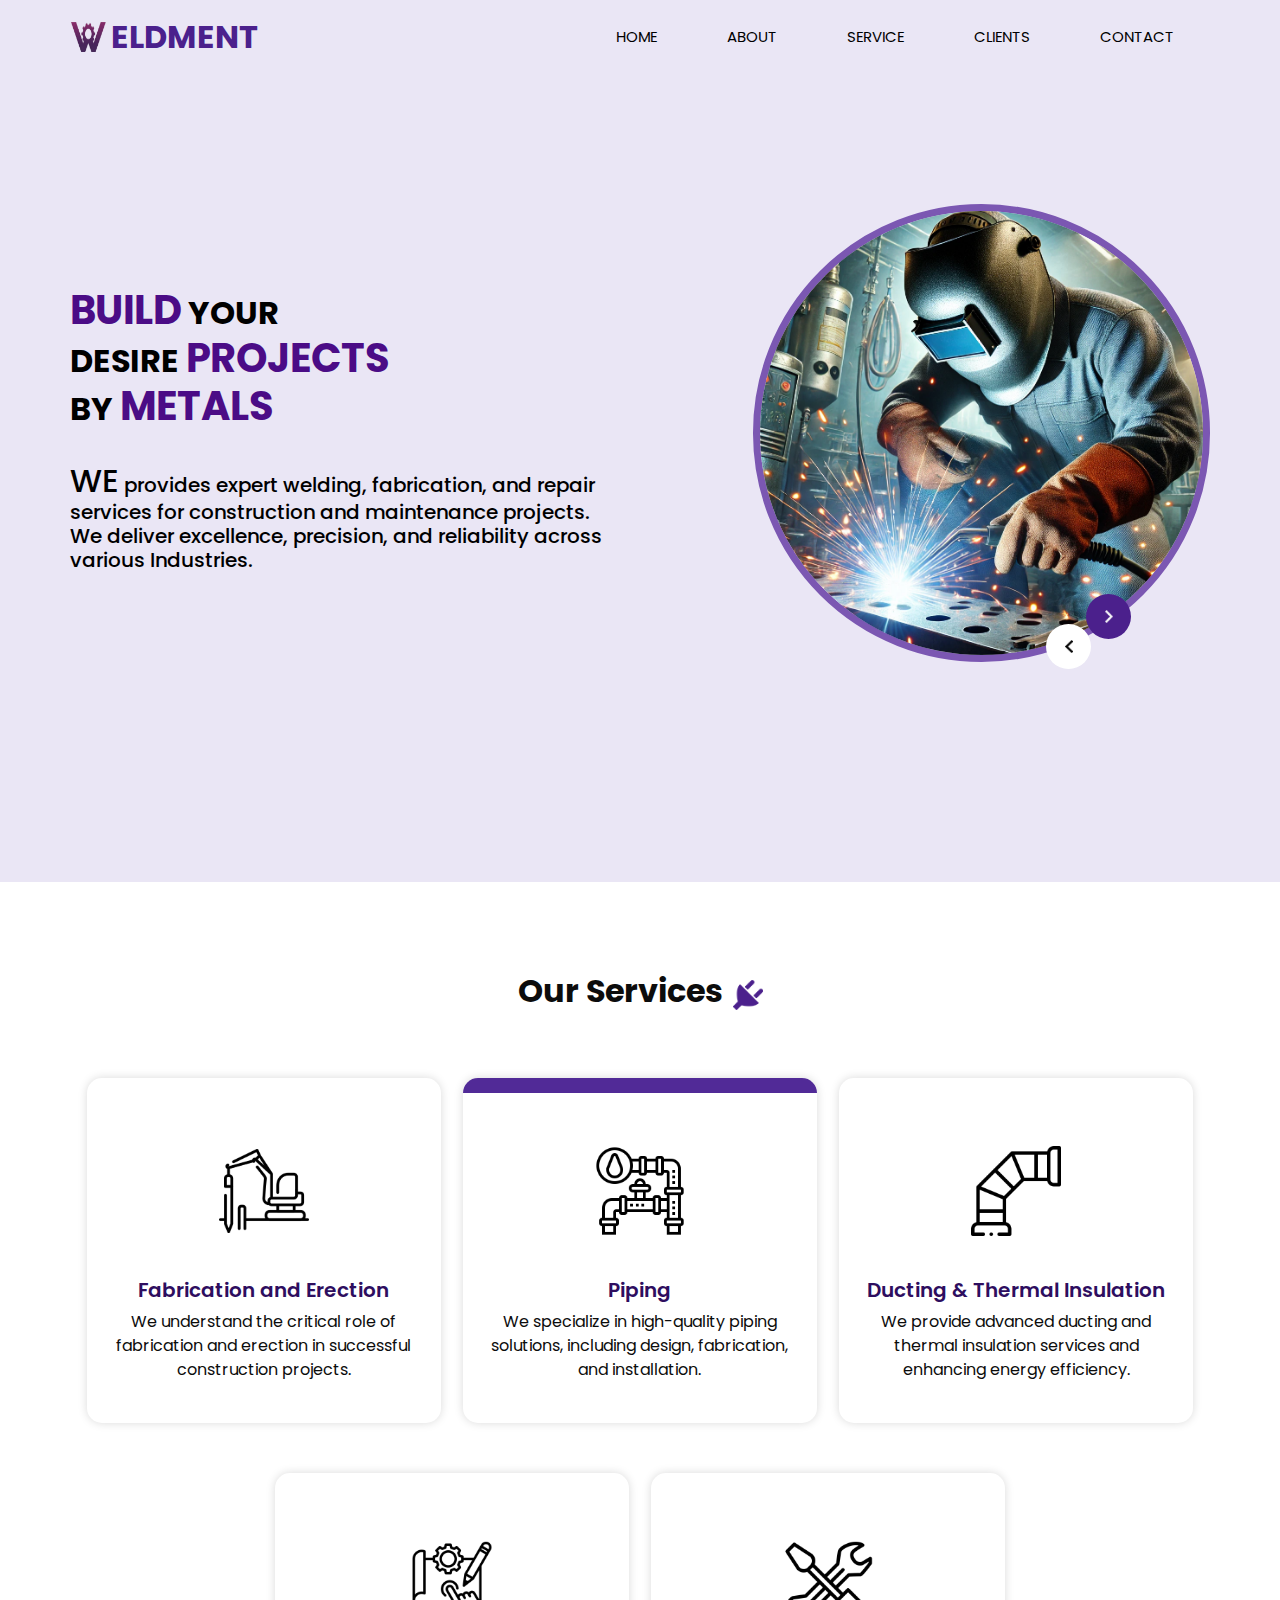
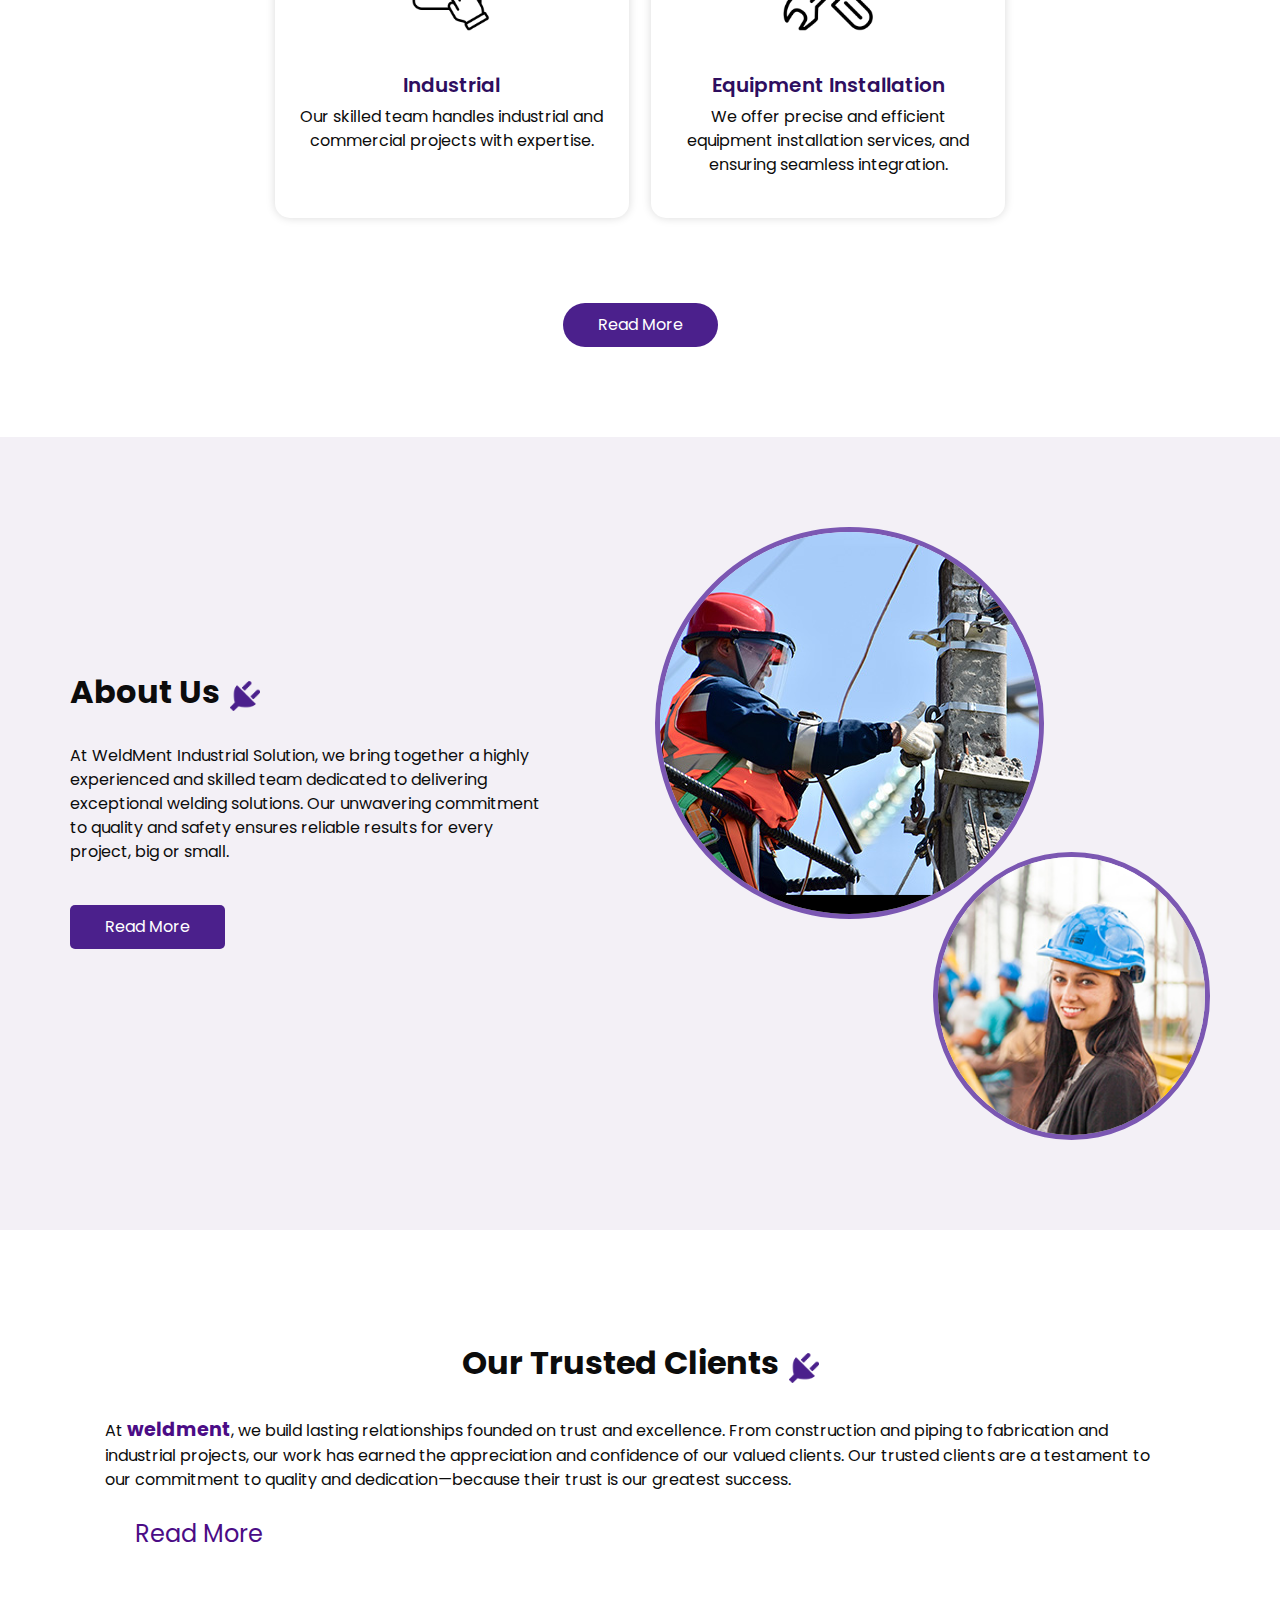
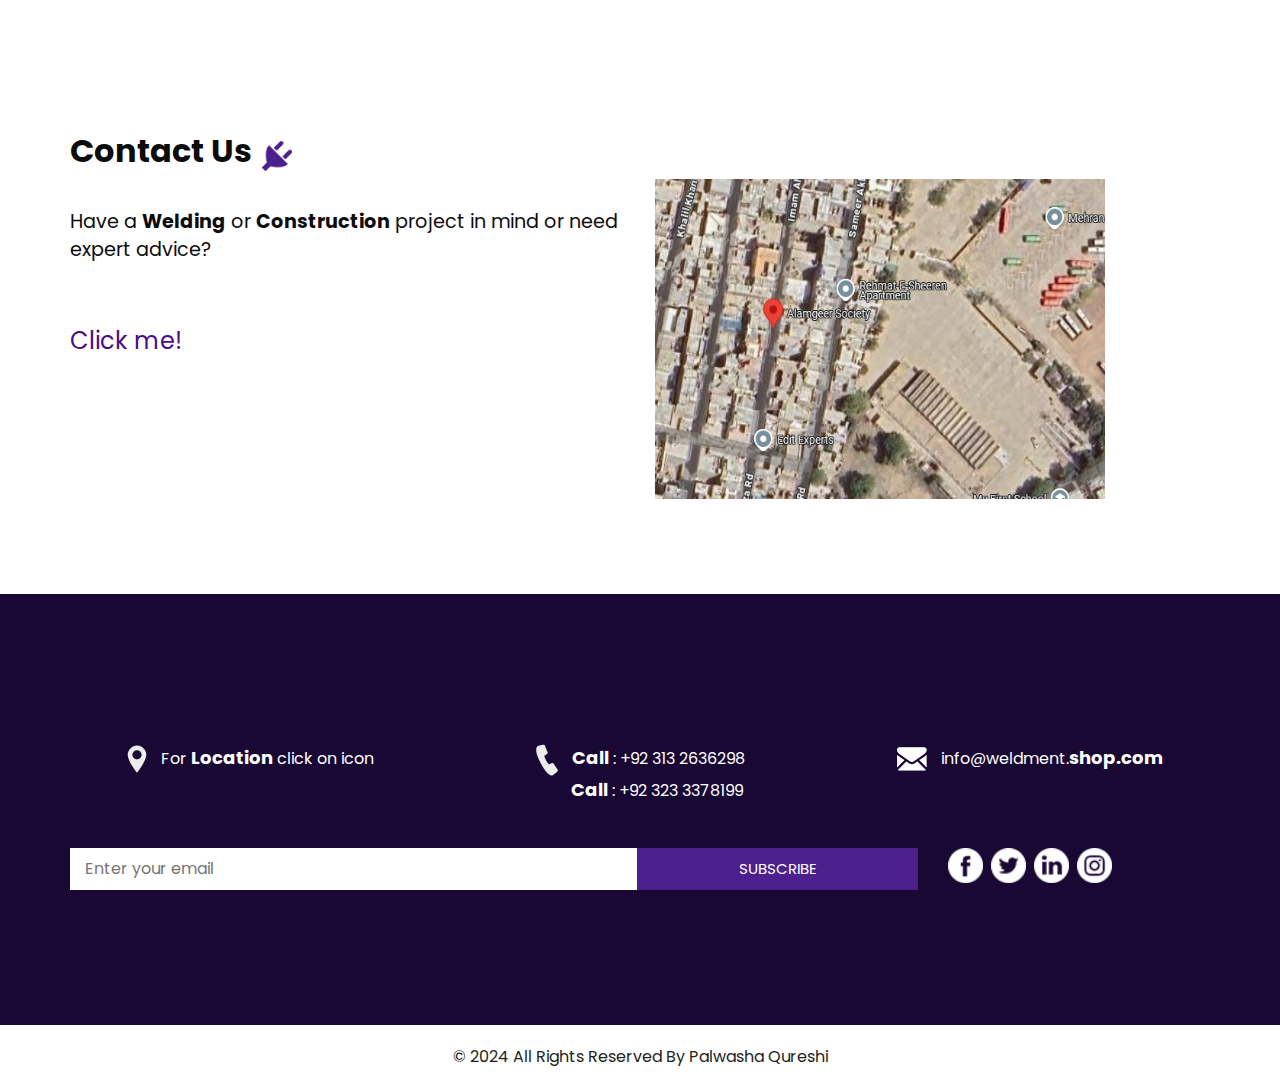
==== index.html @ 00662a2a "Add files via upload" ====
<!DOCTYPE html>
<html>

<head>
        <!-- Basic -->
        <meta charset="utf-8" />
        <meta http-equiv="X-UA-Compatible" content="IE=edge" />
        <!-- Mobile Metas -->
        <meta name="viewport" content="width=device-width, initial-scale=1, shrink-to-fit=no" />
        <!-- Site Metas -->
        <meta name="keywords" content="" />
        <meta name="description" content="" />
        <meta name="author" content="" />
                  <title>Electrochip</title>
                  <!-- slider stylesheet -->
        <link rel="stylesheet" type="text/css" href="https://cdnjs.cloudflare.com/ajax/libs/OwlCarousel2/2.1.3/assets/owl.carousel.min.css" />
                  <!-- bootstrap core css -->
        <link rel="stylesheet" type="text/css" href="css/bootstrap.css" />
                  <!-- fonts style -->
        <link href="https://fonts.googleapis.com/css?family=Poppins:400,600,700&display=swap" rel="stylesheet">
        <!-- Custom styles for this template -->
        <link href="css/style.css" rel="stylesheet" />
        <!-- responsive style -->
        <link href="css/responsive.css" rel="stylesheet" />
</head>

<body>

  <div class="hero_area">

    <!-- header section strats -->

    <header class="header_section">
      <div class="container">
        <nav class="navbar navbar-expand-lg custom_nav-container ">
          <a class="navbar-brand" href="index.html">
            <img src="images/newlogo.png" alt="logonew" height="30" width="190">
            <span style="font-size: xx-large;">
              ELDMENT
            </span>
          </a>
          <button class="navbar-toggler" type="button" data-toggle="collapse" data-target="#navbarSupportedContent" aria-controls="navbarSupportedContent" aria-expanded="false" aria-label="Toggle navigation">
            <span class="s-1"> </span>
            <span class="s-2"> </span>
            <span class="s-3"> </span>
          </button>

          <div class="collapse navbar-collapse" id="navbarSupportedContent">
            <div class="d-flex ml-auto flex-column flex-lg-row align-items-center">
              <ul class="navbar-nav  ">
                <li class="nav-item">
                  <a class="nav-link" href="index.html">Home <span class="sr-only">(current)</span></a>
                </li>
                <li class="nav-item">
                  <a class="nav-link" href="about.html"> About</a>
                </li>
                <li class="nav-item">
                  <a class="nav-link" href="service.html"> Service </a>
                </li>
                <li class="nav-item">
                  <a class="nav-link" href="clients.html"> Clients </a>
                </li>
                <li class="nav-item">
                  <a class="nav-link" href="contact.html">Contact </a>
                </li>
              </ul>
            </div>
          </div>
        </nav>
      </div>
    </header>

    <!-- end header section -->

    <!-- slider section -->

    <section class=" slider_section ">
      <div class="container">
        <div class="row">
          <div class="col-md-6 ">
            <div class="detail_box">
              <h1>
                <span style="color: rgb(75, 12, 134);">Build</span><span style="font-size: xx-large;"> Your</span></br>
                <span style="font-size: xx-large;">Desire </span><span style="color: rgb(75, 12, 134);">Projects</span></br>
                <span style="font-size: xx-large;">by   </span> <span style="color: rgb(75, 12, 134);">Metals</span>
              </h1>
              </br>
              <h5>
                <span style="font-size: xx-large;">WE</span>
                provides expert welding, fabrication, and repair services for construction and maintenance projects.</br>
                We deliver excellence, precision, and reliability across various Industries.
              </h5>
            </div>
          </div>
          <div class="col-lg-5 col-md-6 offset-lg-1">
            <div class="img_content">
              <div class="img_container">
                <div id="carouselExampleControls" class="carousel slide" data-ride="carousel">
                  <div class="carousel-inner">
                    <div class="carousel-item active">
                      <div class="img-box">
                        <img src="images/slide1.webp" alt="slide1">
                      </div>
                    </div>
                    <div class="carousel-item">
                      <div class="img-box">
                        <img src="images/slide2.png" alt="slide2" height="440">
                      </div>
                    </div>
                    <div class="carousel-item">
                      <div class="img-box">
                        <img src="images/slide3.png" alt="slide3" height="440">
                      </div>
                    </div>
                  </div>
                </div>
              </div>
              <a class="carousel-control-prev" href="#carouselExampleControls" role="button" data-slide="prev">
                <span class="sr-only">Previous</span>
              </a>
              <a class="carousel-control-next" href="#carouselExampleControls" role="button" data-slide="next">
                <span class="sr-only">Next</span>
              </a>
            </div>

          </div>
        </div>
      </div>
    </section>
    <!-- end slider section -->
  </div>


  <!-- service section -->
  <section class="service_section layout_padding">
    <div class="container">
      <div class="heading_container">
        <h2>
          Our Services
        </h2>
        <img src="images/plug.png" alt="">
      </div>

      <div class="service_container">
        <div class="box">
          <div class="img-box">
            <img src="images/transport.png" class="img1" alt="1st">
          </div>
          <div class="detail-box">
            <h5>
              Fabrication and Erection
            </h5>
            <p>
              We understand the critical role of fabrication and erection in successful construction projects.
            </p>
          </div>
        </div>
        <div class="box active">
          <div class="img-box">
            <img src="images/pipeline.png" class="img1" alt="2nd">
          </div>
          <div class="detail-box">
            <h5>
              Piping
            </h5>
            <p>
              We specialize in high-quality piping solutions, including design, fabrication, and installation.
            </p>
          </div>
        </div>
        <div class="box">
          <div class="img-box">
            <img src="images/duct.png" class="img1" alt="">
          </div>
          <div class="detail-box">
            <h5>
              Ducting & Thermal Insulation
            </h5>
            <p>
              We provide advanced ducting and thermal insulation services and enhancing energy efficiency.
            </p>
          </div>
        </div>
        <div class="box ">
          <div class="img-box">
            <img src="images/prototype.png" class="img1" alt="">
          </div>
          <div class="detail-box">
            <h5>
              Industrial
            </h5>
            <p>  
              Our skilled team handles industrial and commercial projects with expertise.
            </p>
          </div>
        </div>
        <div class="box">
          <div class="img-box">
            <img src="images/tools.png" class="img1" alt="">
          </div>
          <div class="detail-box">
            <h5>
              Equipment Installation
            </h5>
            <p>
              We offer precise and efficient equipment installation services, and ensuring seamless integration.
            </p>
          </div>
        </div>
      </div>
      <div class="btn-box">
        <a href="service.html">
          Read More
        </a>
      </div>
    </div>
  </section>
  <!-- end service section -->



  <!-- about section -->
  <section class="about_section layout_padding">
    <div class="container">
      <div class="row">
        <div class="col-md-6">
          <div class="detail-box">
            <div class="heading_container">
              <h2>
                About Us
              </h2>
              <img src="images/plug.png" alt="">
            </div>
            <p>
              At WeldMent Industrial Solution, we bring together a highly experienced and skilled team dedicated to delivering exceptional welding solutions.
              Our unwavering commitment to quality and safety ensures reliable results for every project, big or small.
            </p>
            <a href="about.html">
              Read More
            </a>
          </div>
        </div>
        <div class="col-md-6">
          <div class="img_container">
            <div class="img-box b1">
              <img src="images/about-img1.jpg" alt="" />
            </div>
            <div class="img-box b2">
              <img src="images/about-img2.jpg" alt="" />
            </div>
          </div>

        </div>

      </div>
    </div>
  </section>

  <!-- end about section -->



  <!-- client section -->

  <section class="blog_section layout_padding">
    <div class="container">
      <div class="heading_container">
        <h2>
          Our Trusted Clients
        </h2>
      </br>
      </br>
      </br>
      </br>
        <img src="images/plug.png" alt="">
      </div>
      <div style="padding-left: 35px; padding-right: 35px;">
        At <span style="font-size: larger; color: rgb(75, 12, 134);"><b>weldment</b></span>, we build lasting relationships founded on trust and excellence.
        From construction and piping to fabrication and industrial projects,
        our work has earned the appreciation and confidence of our valued clients.
        Our trusted clients are a testament to our commitment to quality and dedication—because their trust is our greatest success.
      </br>
      </br>
      </div>
      <a style="padding-left: 65px; font-size: x-large; color: rgb(75, 12, 134);" class="client_button" href="clients.html">
        Read More
      </a>
    </div>
  </section>

  <!-- end client section -->



  <!-- contact section -->

  <section class="contact_section layout_padding">
    <div class="container ">
      <div class="heading_container">
        <h2>
          Contact Us
        </h2>
        <img src="images/plug.png" alt="">
      </div>
    </div>
    <div class="container">
      <div class="row">
        <div class="col-md-6">
           <p style="font-size: larger;">
           </br>
            Have a <b>Welding</b> or <b>Construction</b> project in mind or need expert advice?
          </br>
          </br>
          </br>
            <a style="font-size: x-large; color: rgb(75, 12, 134);" href="contact.html">
              Click me! 
            </a>
           </p>
        </div>
        <div class="col-md-6">
          <div class="map_container">
            <div class="map-responsive">
              <a href="https://www.google.com/maps/place/Alamgeer+Society/@24.8956479,67.1818191,231m/data=!3m1!1e3!4m6!3m5!1s0x3eb339ce29e7a9a5:0x58883795873112ac!8m2!3d24.8957701!4d67.1819241!16s%2Fg%2F11q35z9x3p!5m1!1e1?entry=ttu&g_ep=EgoyMDI0MTIxMS4wIKXMDSoASAFQAw%3D%3D">
                <img
                    src="images/map.png"
                    alt="map"
                    height="320"
                    width="450">
              </a>
            </div>
          </div>
        </div>
      </div>
    </div>
  </section>

  <!-- end contact section -->

  <!-- why choose us -->

  <div>

  </div>

  <!-- end why choose us -->
  <!-- info section -->

  <section class="info_section layout_padding">
    <div class="container">
      <div class="info_contact">
        <div class="row">
          <div class="col-md-4">
            <a href="https://www.google.com/maps/place/Alamgeer+Society/@24.8957701,67.1793492,615m/data=!3m2!1e3!4b1!4m6!3m5!1s0x3eb339ce29e7a9a5:0x58883795873112ac!8m2!3d24.8957701!4d67.1819241!16s%2Fg%2F11q35z9x3p?entry=ttu&g_ep=EgoyMDI0MTIxMS4wIKXMDSoASAFQAw%3D%3D">
              <img src="images/location-white.png" alt="">
              <span>
                For <b style="font-size: large;">Location</b> click on icon
              </span>
            </a>
          </div>
          <div class="col-md-4">
            <a href="">
              <img src="images/telephone-white.png" alt="">
              <span style="font-size: medium;">
                <b style="font-size: large;">Call</b> : +92 313 2636298 </br>
                <span style="padding-left: 35px;"><b style="font-size: large;">Call</b> : +92 323 3378199</span> 
              </span>
            </a>
          </div>
          <div class="col-md-4">
            <a href="info@weldment.shop.com">
              <img src="images/envelope-white.png" alt="">
              <span>
                info@weldment.<b style="font-size: large;">shop.com</b>
              </span>
            </a>
          </div>
        </div>
      </div>
      <div class="row">
        <div class="col-md-8 col-lg-9">
          <div class="info_form">
            <form action="">
              <input type="text" placeholder="Enter your email">
              <button>
                subscribe
              </button>
            </form>
          </div>
        </div>
        <div class="col-md-4 col-lg-3">
          <div class="info_social">
            <div>
              <a href="">
                <img src="images/fb.png" alt="">
              </a>
            </div>
            <div>
              <a href="">
                <img src="images/twitter.png" alt="">
              </a>
            </div>
            <div>
              <a href="">
                <img src="images/linkedin.png" alt="">
              </a>
            </div>
            <div>
              <a href="">
                <img src="images/instagram.png" alt="">
              </a>
            </div>
          </div>
        </div>
      </div>

    </div>
  </section>

  <!-- end info section -->


  
  <!-- footer section -->
  <footer class="container-fluid footer_section">
    <div class="container">
      <div class="row">
        <div class="col-lg-7 col-md-9 mx-auto">
          <p>
            &copy; 2024 All Rights Reserved By
            Palwasha Qureshi
          </p>
        </div>
      </div>
    </div>
  </footer>
  <!-- footer section -->


  <script src="js/jquery-3.4.1.min.js"></script>
  <script src="js/bootstrap.js"></script>

</body>

</html>
---- css/style.css ----
body {
  font-family: "Poppins", sans-serif;
  color: #0c0c0c;
  background-color: #ffffff;
}

.layout_padding {
  padding-top: 90px;
  padding-bottom: 90px;
}

.layout_padding2 {
  padding-top: 45px;
  padding-bottom: 45px;
}

.layout_padding2-top {
  padding-top: 45px;
}

.layout_padding2-bottom {
  padding-bottom: 45px;
}

.layout_padding-top {
  padding-top: 90px;
}

.layout_padding-bottom {
  padding-bottom: 90px;
}

.heading_container {
  display: -webkit-box;
  display: -ms-flexbox;
  display: flex;
  -webkit-box-pack: start;
      -ms-flex-pack: start;
          justify-content: flex-start;
  -webkit-box-align: center;
      -ms-flex-align: center;
          align-items: center;
  text-align: center;
}

.heading_container h2 {
  position: relative;
  font-weight: bold;
  margin-right: 10px;
}

.heading_container img {
  width: 30px;
}

/*header section*/
.hero_area {
  height: 98vh;
  position: relative;
  display: -webkit-box;
  display: -ms-flexbox;
  display: flex;
  -webkit-box-orient: vertical;
  -webkit-box-direction: normal;
      -ms-flex-direction: column;
          flex-direction: column;
  background-color: #eae6f5;
}

.sub_page .hero_area {
  height: auto;
}

.header_section .container {
  padding: 0;
}

.header_section .nav_container {
  margin: 0 auto;
}

.custom_nav-container .navbar-nav .nav-item .nav-link {
  padding: 7px 20px;
  margin: 10px 15px;
  color: #000000;
  text-align: center;
  border-radius: 35px;
  text-transform: uppercase;
  font-size: 15px;
}

.custom_nav-container .navbar-nav .nav-item.active .nav-link, .custom_nav-container .navbar-nav .nav-item:hover .nav-link {
  background-color: #4b208c;
  color: #ffffff;
}

a,
a:hover,
a:focus {
  text-decoration: none;
}

a:hover,
a:focus {
  color: initial;
}

.btn,
.btn:focus {
  outline: none !important;
  -webkit-box-shadow: none;
          box-shadow: none;
}

.custom_nav-container .nav_search-btn {
  background-image: url(../images/search-icon.png);
  background-size: 22px;
  background-repeat: no-repeat;
  background-position-y: 7px;
  width: 35px;
  height: 35px;
  padding: 0;
  border: none;
}

.navbar-brand {
  display: -webkit-box;
  display: -ms-flexbox;
  display: flex;
  -webkit-box-align: center;
      -ms-flex-align: center;
          align-items: center;
}


.navbar-brand img {
  margin-right: 5px;
  width: 35px;
}

.navbar-brand span {
  font-size: 22px;
  font-weight: 700;
  color: #4b208c;
}

.custom_nav-container {
  z-index: 99999;
}

.navbar-expand-lg .navbar-collapse {
  -webkit-box-align: end;
      -ms-flex-align: end;
          align-items: flex-end;
}

.custom_nav-container .navbar-toggler {
  outline: none;
}

.custom_nav-container .navbar-toggler {
  padding: 0;
  width: 37px;
  height: 42px;
}

.custom_nav-container .navbar-toggler span {
  display: block;
  width: 35px;
  height: 4px;
  background-color: #190734;
  margin: 7px 0;
  -webkit-transition: all .3s;
  transition: all .3s;
}

.custom_nav-container .navbar-toggler[aria-expanded="true"] .s-1 {
  -webkit-transform: rotate(45deg);
          transform: rotate(45deg);
  margin: 0;
  margin-bottom: -4px;
}

.custom_nav-container .navbar-toggler[aria-expanded="true"] .s-2 {
  display: none;
}

.custom_nav-container .navbar-toggler[aria-expanded="true"] .s-3 {
  -webkit-transform: rotate(-45deg);
          transform: rotate(-45deg);
  margin: 0;
  margin-top: -4px;
}

.custom_nav-container .navbar-toggler[aria-expanded="false"] .s-1,
.custom_nav-container .navbar-toggler[aria-expanded="false"] .s-2,
.custom_nav-container .navbar-toggler[aria-expanded="false"] .s-3 {
  -webkit-transform: none;
          transform: none;
}

/*end header section*/
/* slider section */
.slider_section {
  -webkit-box-flex: 1;
      -ms-flex: 1;
          flex: 1;
  display: -webkit-box;
  display: -ms-flexbox;
  display: flex;
  -webkit-box-align: center;
      -ms-flex-align: center;
          align-items: center;
  position: relative;
  z-index: 2;
  color: #3b3a3a;
  padding-bottom: 90px;
}

.slider_section .row {
  -webkit-box-align: center;
      -ms-flex-align: center;
          align-items: center;
}

.slider_section .detail_box {
  color: #000000;
}

.slider_section .detail_box h1 {
  text-transform: uppercase;
  font-weight: bold;
}

.slider_section .detail_box p {
  margin-top: 20px;
}

.slider_section .detail_box a {
  display: inline-block;
  padding: 10px 40px;
  background-color: #4b208c;
  color: #ffffff;
  border-radius: 35px;
  margin-top: 35px;
}

.slider_section .detail_box a:hover {
  background-color: #5625a1;
}

.slider_section .img_container {
  border: 7px solid #7b57b2;
  border-radius: 100%;
  overflow: hidden;
}

.slider_section .img_container div#carouselExampleContarols {
  width: 100%;
  position: unset;
}

.slider_section .img_container .img-box img {
  width: 100%;
}

.slider_section .carousel-control-prev,
.slider_section .carousel-control-next {
  top: initial;
  left: initial;
  bottom: 5%;
  right: 10%;
  width: 45px;
  height: 45px;
  border: none;
  border-radius: 100%;
  opacity: 1;
  background-repeat: no-repeat;
  background-size: 8px;
  background-position: center;
}

.slider_section .carousel-control-prev {
  background-image: url(../images/prev.png);
  background-color: #ffffff;
  -webkit-transform: translate(-85px, 30px);
          transform: translate(-85px, 30px);
}

.slider_section .carousel-control-next {
  background-image: url(../images/next.png);
  background-color: #4b208c;
  -webkit-transform: translate(-45px, 0);
          transform: translate(-45px, 0);
}

.service_section {
  text-align: center;
}

.service_section .heading_container {
  -webkit-box-pack: center;
      -ms-flex-pack: center;
          justify-content: center;
}

.service_section .service_container {
  display: -webkit-box;
  display: -ms-flexbox;
  display: flex;
  -webkit-box-pack: center;
      -ms-flex-pack: center;
          justify-content: center;
  padding: 35px 0;
  -ms-flex-wrap: wrap;
      flex-wrap: wrap;
}

.service_section .service_container .box {
  margin: 25px 1%;
  -ms-flex-preferred-size: 31%;
      flex-basis: 31%;
  padding: 35px 25px 25px;
  border-radius: 15px;
  -webkit-box-shadow: 0 0 10px 0 rgba(0, 0, 0, 0.15);
          box-shadow: 0 0 10px 0 rgba(0, 0, 0, 0.15);
  border-top: 15px solid transparent;
  overflow: hidden;
  -webkit-transition: all .1s;
  transition: all .1s;
}

.service_section .service_container .box .img-box {
  display: -webkit-box;
  display: -ms-flexbox;
  display: flex;
  -webkit-box-pack: center;
      -ms-flex-pack: center;
          justify-content: center;
  -webkit-box-align: center;
      -ms-flex-align: center;
          align-items: center;
  height: 125px;
}

.service_section .service_container .box .img-box img {
  width: 90px;
}

.service_section .service_container .box .detail-box {
  margin-top: 25px;
}

.service_section .service_container .box .detail-box h5 {
  color: #2e0e5f;
  font-weight: 600;
  position: relative;
}

.service_section .service_container .box:hover, .service_section .service_container .box.active {
  border-top: 15px solid #512a97;
}

.service_section .btn-box {
  display: -webkit-box;
  display: -ms-flexbox;
  display: flex;
  -webkit-box-pack: center;
      -ms-flex-pack: center;
          justify-content: center;
  margin-top: 25px;
}

.service_section .btn-box a {
  display: inline-block;
  padding: 10px 35px;
  background-color: #4b208c;
  color: #ffffff;
  border-radius: 35px;
}

.service_section .btn-box a:hover {
  background-color: #5625a1;
}

.about_section {
  background-color: #f3f0f6;
}

.about_section .row {
  -webkit-box-align: center;
      -ms-flex-align: center;
          align-items: center;
}

.about_section .img_container {
  display: -webkit-box;
  display: -ms-flexbox;
  display: flex;
  -webkit-box-orient: vertical;
  -webkit-box-direction: normal;
      -ms-flex-direction: column;
          flex-direction: column;
}

.about_section .img_container .img-box {
  border: 5px solid #7b57b2;
  border-radius: 100%;
  overflow: hidden;
}

.about_section .img_container .img-box.b1 {
  width: 70%;
}

.about_section .img_container .img-box.b2 {
  width: 50%;
  margin-left: auto;
  margin-top: -12%;
}

.about_section .img_container .img-box img {
  width: 100%;
}

.about_section .detail-box {
  margin-right: 15%;
}

.about_section .detail-box p {
  margin-top: 25px;
}

.about_section .detail-box a {
  display: inline-block;
  padding: 10px 35px;
  background-color: #4b208c;
  color: #ffffff;
  border-radius: 5px;
  margin: 25px 0 45px 0;
}

.about_section .detail-box a:hover {
  background-color: rgba(155, 14, 211, 0.336);
  color: purple;
}

.blog_section .heading_container {
  -webkit-box-pack: center;
      -ms-flex-pack: center;
          justify-content: center;
}

/* styles.css */


.clients-section {
  text-align: center;
  padding: 50px 20px;
}

.clients-section h2 {
  font-size: 2.5em;
  margin-bottom: 20px;
  color: #333;
}

.clients-grid {
  display: flex;
  flex-wrap: wrap;
  justify-content: center;
  gap: 20px;
  margin-top: 20px;
}

.client-card {
  background: #fff;
  border: 1px solid #ddd;
  border-radius: 8px;
  width: 300px;
  box-shadow: 0 4px 6px rgba(0, 0, 0, 0.1);
  overflow: hidden;
  transition: transform 0.3s;
}

.client-card:hover {
  transform: scale(1.05);
}

.client-card img {
  width: 100%;
  height: 200px;
  object-fit: cover;
}

.client-card .client-info {
  padding: 15px;
}

.client-card .client-info h3 {
  margin: 0;
  font-size: 1.5em;
  color: rgb(46, 46, 46);
}

.client-card .client-info p {
  margin: 10px 0 0;
  color: rgb(46, 46, 46);
  font-size: 1em;
}

/* Why Choose Us Section */
.why-choose-us {
  text-align: center;
  padding: 50px 20px;
  background-color: #f3f3f3;
}

.why-choose-us h2 {
  font-size: 2.5em;
  margin-bottom: 20px;
  color: #333;
}

.reasons-grid {
  display: flex;
  flex-wrap: wrap;
  justify-content: center;
  gap: 20px;
  margin-top: 20px;
}

.reason-card {
  background: #fff;
  border: 1px solid #ddd;
  border-radius: 8px;
  width: 300px;
  padding: 20px;
  box-shadow: 0 4px 6px rgba(0, 0, 0, 0.1);
  transition: transform 0.3s;
}

.reason-card:hover {
  transform: scale(1.05);
}

.reason-card h3 {
  margin: 0 0 10px;
  font-size: 1.5em;
  color: black;
}

.reason-card p {
  margin: 0;
  color: black;
  font-size: 1em;
}


.blog_section .heading_container h2::before {
  background-color: #ffffff;
}

.blog_section .box {
  margin-top: 55px;
  background-color: #ffffff;
  -webkit-box-shadow: 0 0 10px 0 rgba(0, 0, 0, 0.15);
          box-shadow: 0 0 10px 0 rgba(0, 0, 0, 0.15);
}

.blog_section .box .img-box {
  position: relative;
}

.blog_section .box .img-box img {
  width: 100%;
}

.blog_section .box .detail-box {
  padding: 25px 25px 15px;
}

.blog_section .box .detail-box h5 {
  font-weight: bold;
}

.contact_section {
  position: relative;
}

.contact_section form {
  margin-top: 45px;
  padding-right: 35px;
}

.contact_section input {
  width: 100%;
  border: none;
  height: 50px;
  margin-bottom: 25px;
  padding-left: 25px;
  background-color: transparent;
  outline: none;
  color: #101010;
  -webkit-box-shadow: 0px 2px 5px 0px rgba(0, 0, 0, 0.16);
  box-shadow: 0px 2px 5px 0px rgba(0, 0, 0, 0.16);
}

.contact_section input::-webkit-input-placeholder {
  color: #737272;
}

.contact_section input:-ms-input-placeholder {
  color: #737272;
}

.contact_section input::-ms-input-placeholder {
  color: #737272;
}

.contact_section input::placeholder {
  color: #737272;
}

.contact_section input.message-box {
  height: 120px;
}

.contact_section button {
  border: none;
  display: inline-block;
  padding: 12px 45px;
  background-color: #4b208c;
  color: #ffffff;
  border-radius: 0px;
  margin-top: 35px;
}

.contact_section button:hover {
  background-color: #5625a1;
}

.contact_section .map_container {
  height: 100%;
  min-height: 325px;
}

.contact_section .map_container .map-responsive {
  height: 100%;
}

.footer_bg {
  background-image: url(../images/footer-bg.png);
  background-size: cover;
  background-position: top;
}

/* info section */
.info_section {
  background-color: #190734;
  color: #ffffff;
}

.info_section h6 {
  font-weight: bold;
}

.info_section .info_contact {
  margin-top: 60px;
  margin-bottom: 45px;
}

.info_section .info_contact .col-md-4 {
  display: -webkit-box;
  display: -ms-flexbox;
  display: flex;
  -webkit-box-pack: center;
      -ms-flex-pack: center;
          justify-content: center;
}

.info_section .info_contact a {
  color: #ffffff;
}

.info_section .info_contact img {
  max-width: 100%;
  margin-right: 10px;
}

.info_section .info_form {
  margin: 0 auto;
  margin-bottom: 45px;
}

.info_section .info_form h4 {
  text-transform: uppercase;
  text-align: center;
  margin-bottom: 20px;
}

.info_section .info_form form {
  display: -webkit-box;
  display: -ms-flexbox;
  display: flex;
  -webkit-box-align: center;
      -ms-flex-align: center;
          align-items: center;
}

.info_section .info_form form input {
  background-color: #ffffff;
  border: none;
  -webkit-box-flex: 2.5;
      -ms-flex: 2.5;
          flex: 2.5;
  outline: none;
  color: #000000;
  min-height: 42.4px;
  padding-left: 15px;
}

.info_section .info_form form input ::-webkit-input-placeholder {
  color: #ffffff;
  opacity: 0.2;
}

.info_section .info_form form input :-ms-input-placeholder {
  color: #ffffff;
  opacity: 0.2;
}

.info_section .info_form form input ::-ms-input-placeholder {
  color: #ffffff;
  opacity: 0.2;
}

.info_section .info_form form input ::placeholder {
  color: #ffffff;
  opacity: 0.2;
}

.info_section .info_form form button {
  -webkit-box-flex: 1;
      -ms-flex: 1;
          flex: 1;
  border: none;
  display: inline-block;
  padding: 10px 30px;
  background-color: #4b208c;
  color: #ffffff;
  border-radius: 0;
  font-size: 15px;
  text-transform: uppercase;
}

.info_section .info_form form button:hover {
  background-color: #5625a1;
}

.info_section .box {
  display: -webkit-box;
  display: -ms-flexbox;
  display: flex;
}

.info_section .info_social {
  display: -webkit-box;
  display: -ms-flexbox;
  display: flex;
  align-self: center;
}

.info_section .info_social img {
  width: 35px;
  margin-right: 8px;
}

/* end info section */
/* footer section*/
.footer_section {
  display: -webkit-box;
  display: -ms-flexbox;
  display: flex;
  -webkit-box-pack: center;
      -ms-flex-pack: center;
          justify-content: center;
  position: relative;
}

.footer_section p {
  color: #222222;
  margin: 0 auto;
  text-align: center;
  padding: 20px;
}

.footer_section p a {
  color: #222222;
}
/*# sourceMappingURL=style.css.map */
---- css/responsive.css ----
@media (max-width: 1120px) {}

@media (max-width: 992px) {

  .hero_area {
    height: auto;
  }

  .header_section {
    padding-top: 10px;
  }

  #navbarSupportedContent {
    margin-top: 25px;
  }

  .slider_section {

    padding-top: 75px;
    padding-bottom: 150px;

  }

  .about_section .img-box {
    margin: 0 5%;
  }

  .about_section .detail-box {
    margin-right: 5%;
  }

  .service_section .service_container .box {
    -ms-flex-preferred-size: 48%;
    flex-basis: 48%;
  }

  .about_section .img_container .img-box.b2 {
    margin-top: -5%;
  }

}

@media (max-width: 768px) {


  .slider_section .detail_box {
    text-align: center;
  }

  .slider_section .img_content {
    margin-top: 55px;
  }

  .contact_section .map_container {
    margin-top: 45px;
  }

  .info_section .info_contact a {
    margin-bottom: 15px;
  }

  .info_section .info_social {
    justify-content: center;
  }

  .service_section .service_container .box {
    flex-basis: 98%;
  }

  .contact_section form {
    padding-right: 0;
  }

  .info_section .info_contact a {
    text-align: center;
  }
}

@media (max-width: 576px) {
  .about_section .img_container .img-box.b1 {
    width: 80%;
  }

  .about_section .img_container .img-box.b2 {
    width: 55%;
  }

  .info_section .info_form form {
    flex-direction: column;
  }

  .info_section .info_form form input {
    width: 100%;
  }

  .info_section .info_form form button {
    margin-top: 15px;
    padding: 10px 40px;
  }
}

@media (max-width: 480px) {}

@media (max-width: 420px) {

  .slider_section .carousel-control-prev,
  .slider_section .carousel-control-next {
    right: 0;
  }
}

@media (max-width: 360px) {}

@media (min-width: 1200px) {
  .container {
    max-width: 1170px;
  }
}
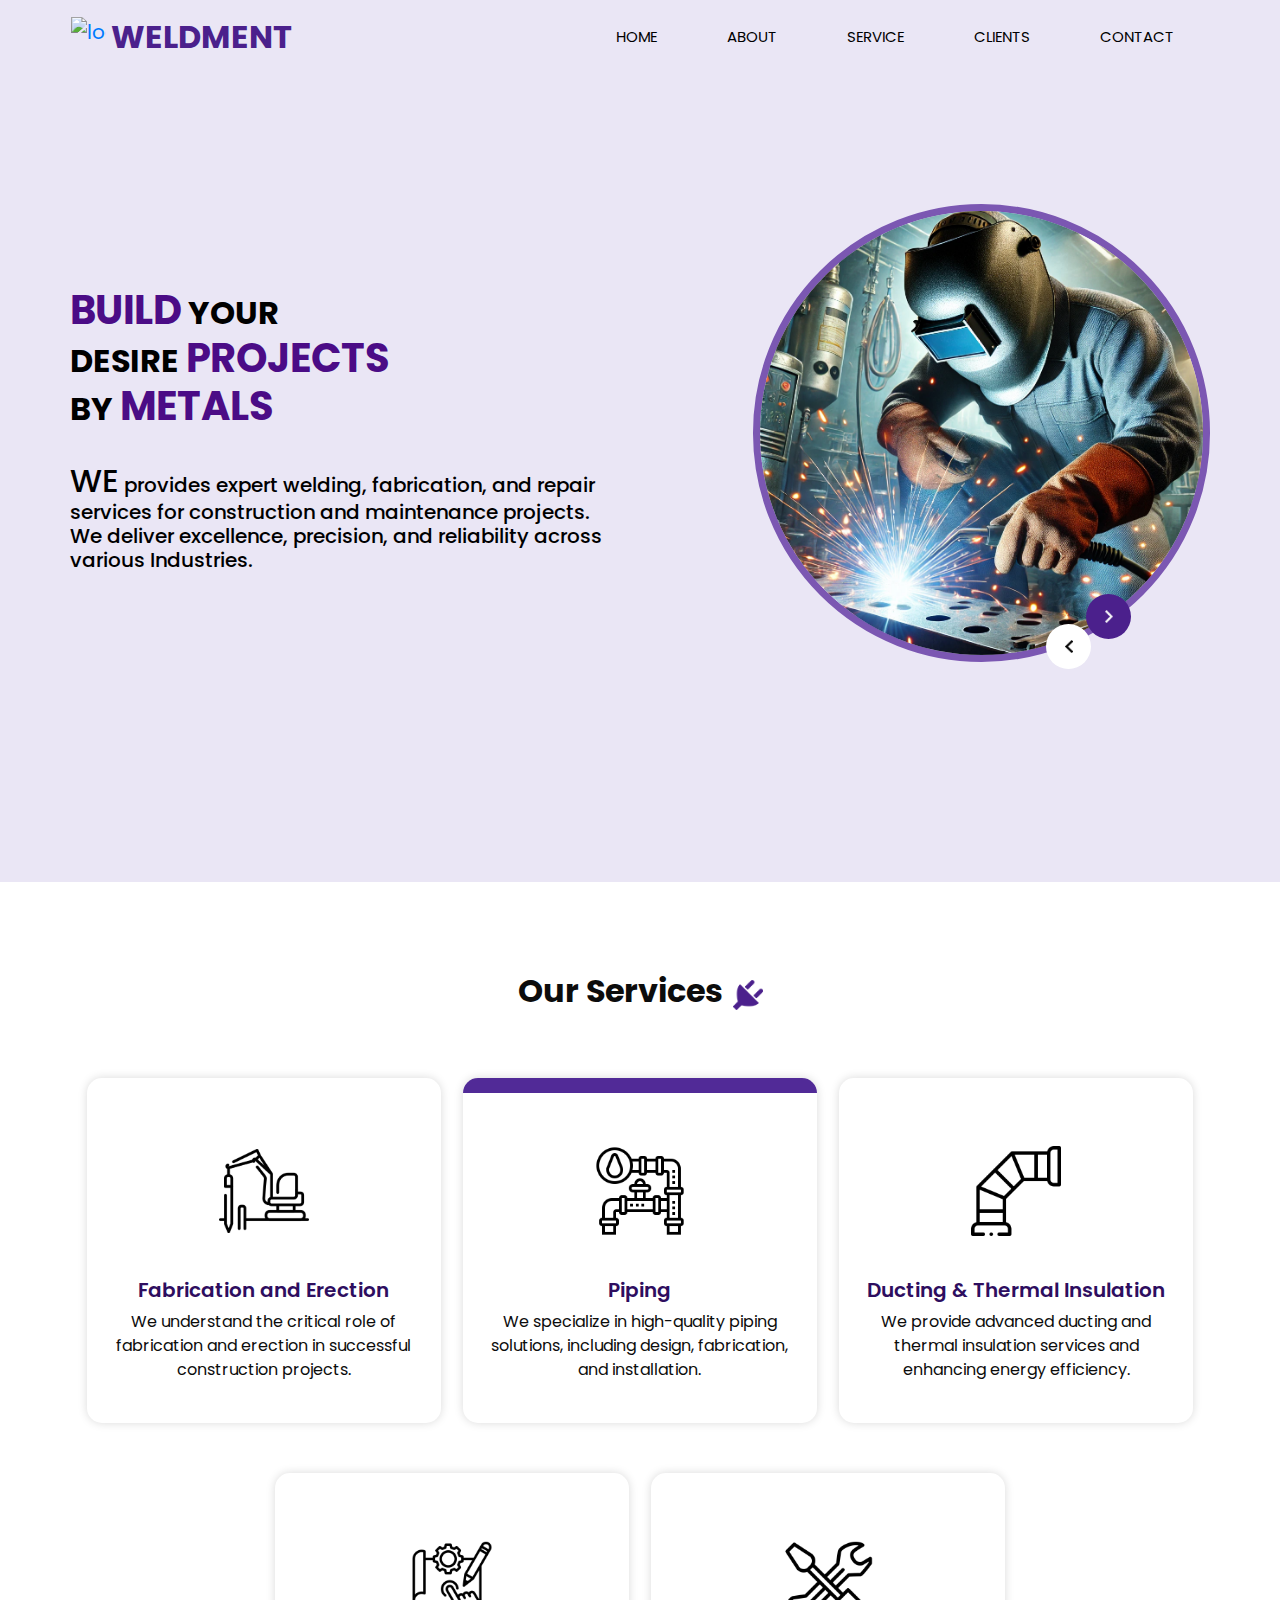
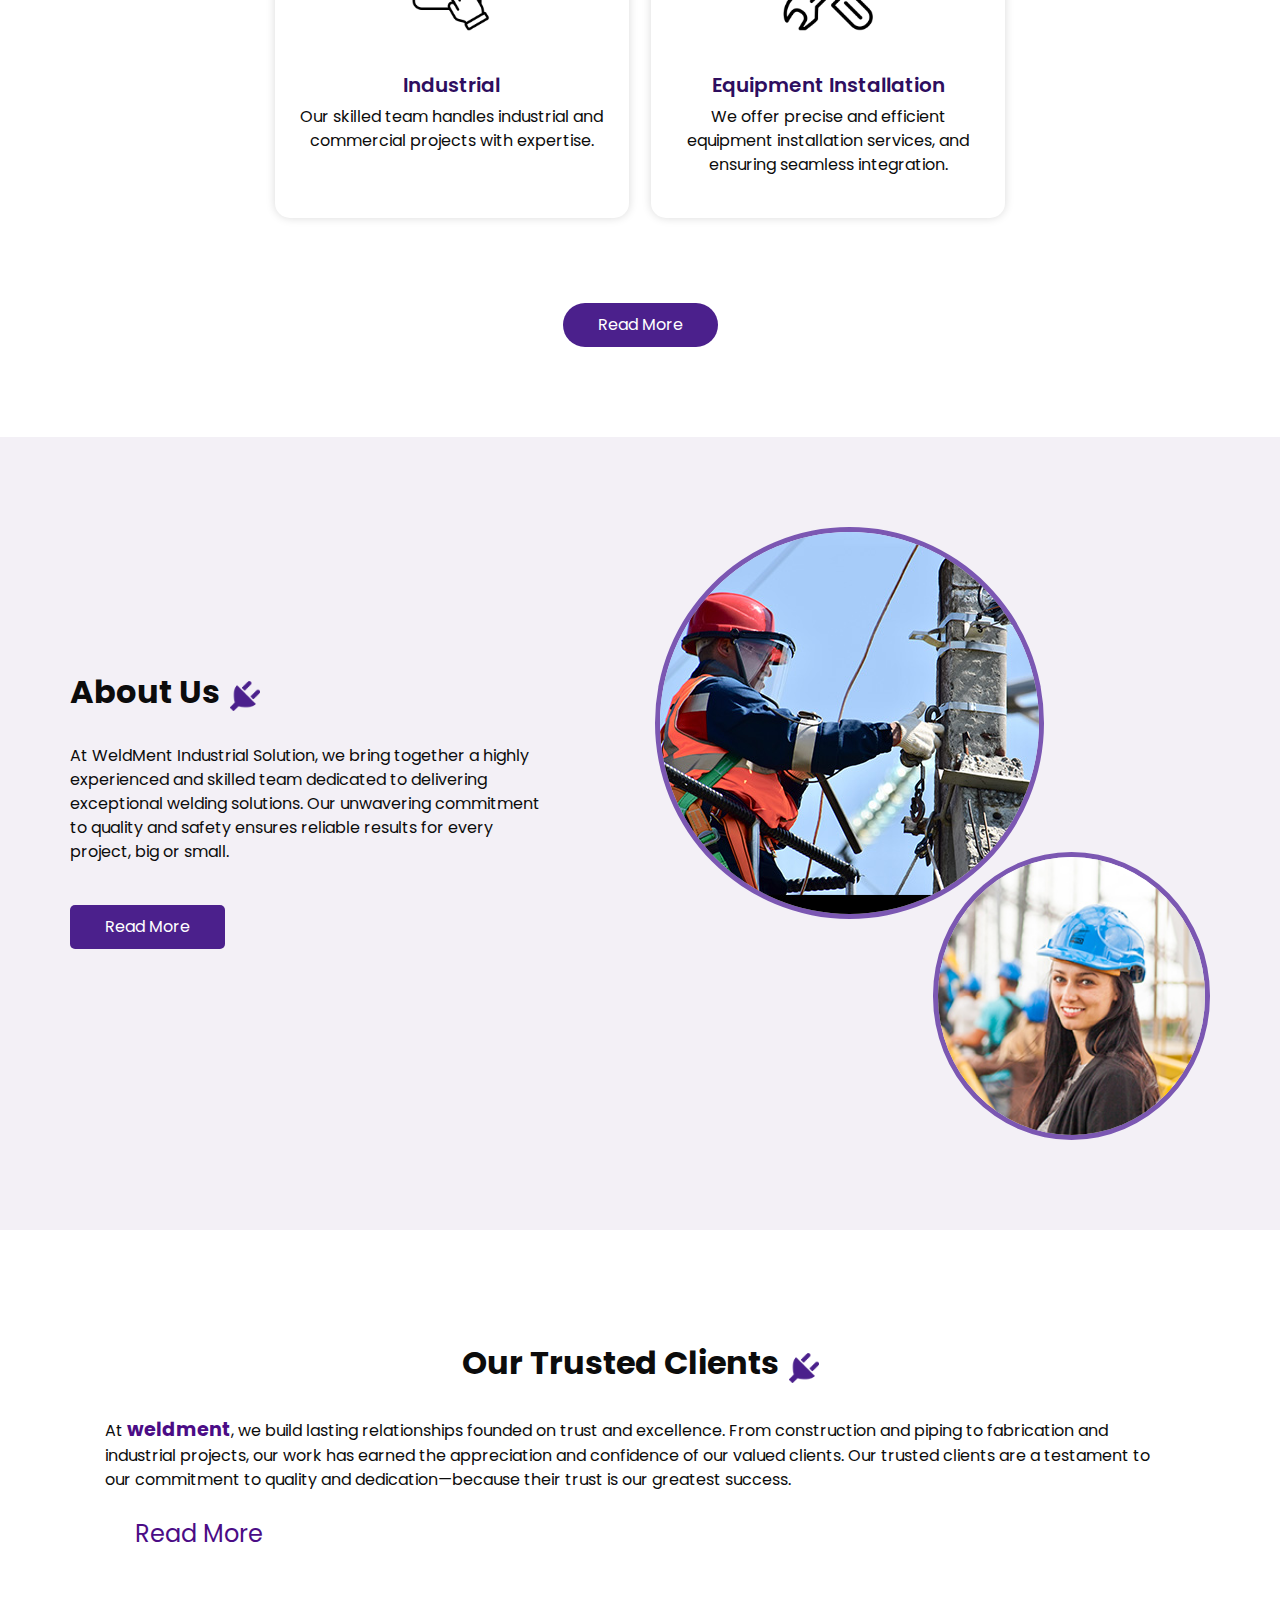
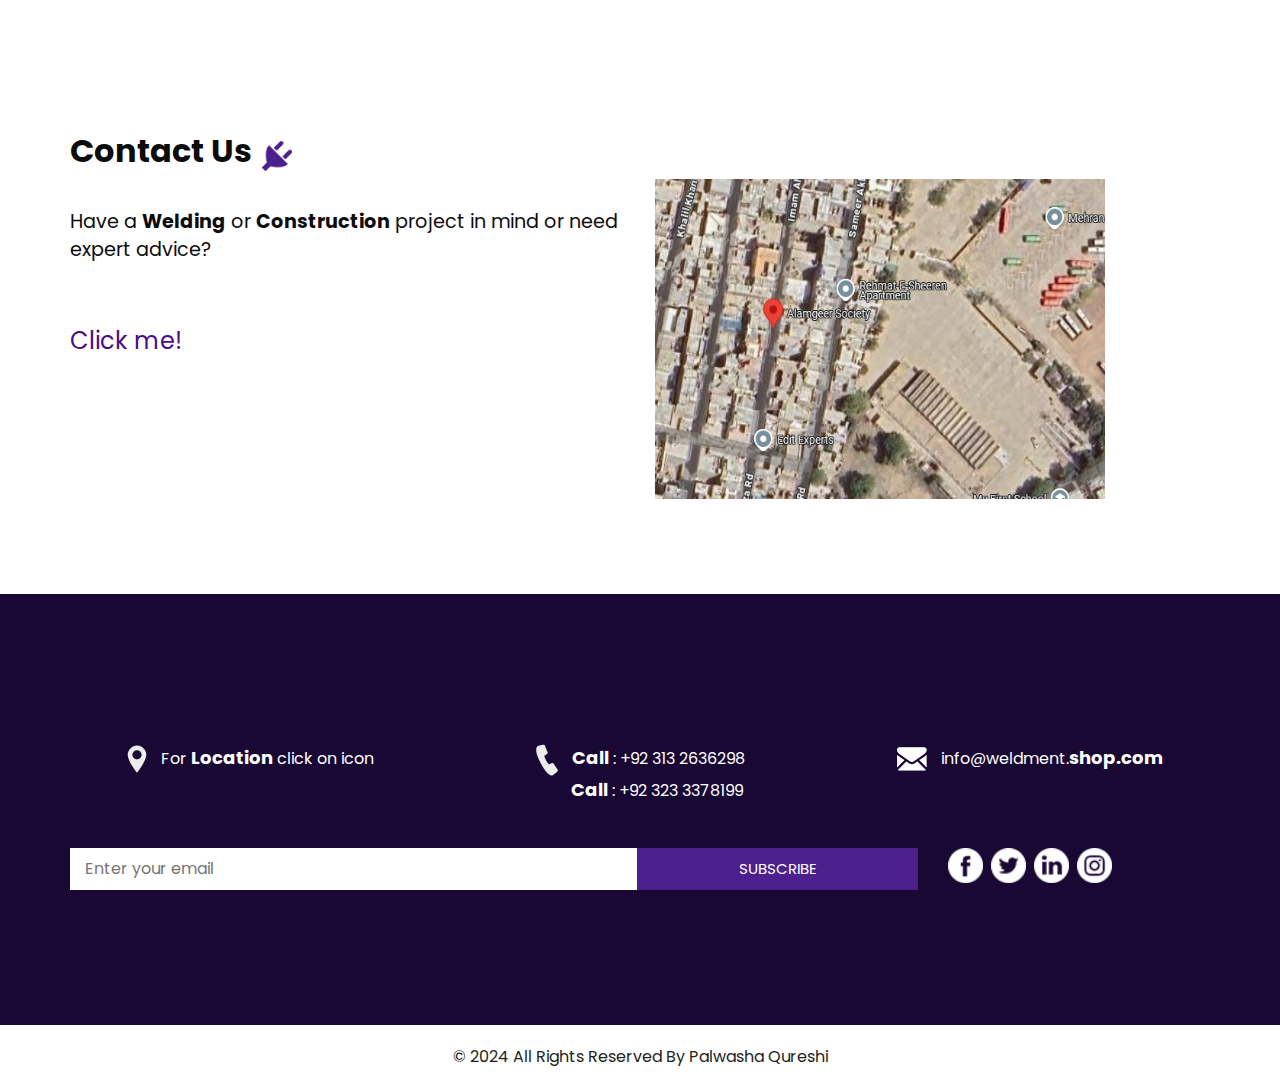
==== commit c6f68070: "Add files via upload" ====
--- a/index.html
+++ b/index.html
@@ -34,9 +34,9 @@
       <div class="container">
         <nav class="navbar navbar-expand-lg custom_nav-container ">
           <a class="navbar-brand" href="index.html">
-            <img src="images/newlogo.png" alt="logonew" height="30" width="190">
+            <img src="images/reallogo.png" alt="logonew" height="40">
             <span style="font-size: xx-large;">
-              ELDMENT
+              WELDMENT
             </span>
           </a>
           <button class="navbar-toggler" type="button" data-toggle="collapse" data-target="#navbarSupportedContent" aria-controls="navbarSupportedContent" aria-expanded="false" aria-label="Toggle navigation">
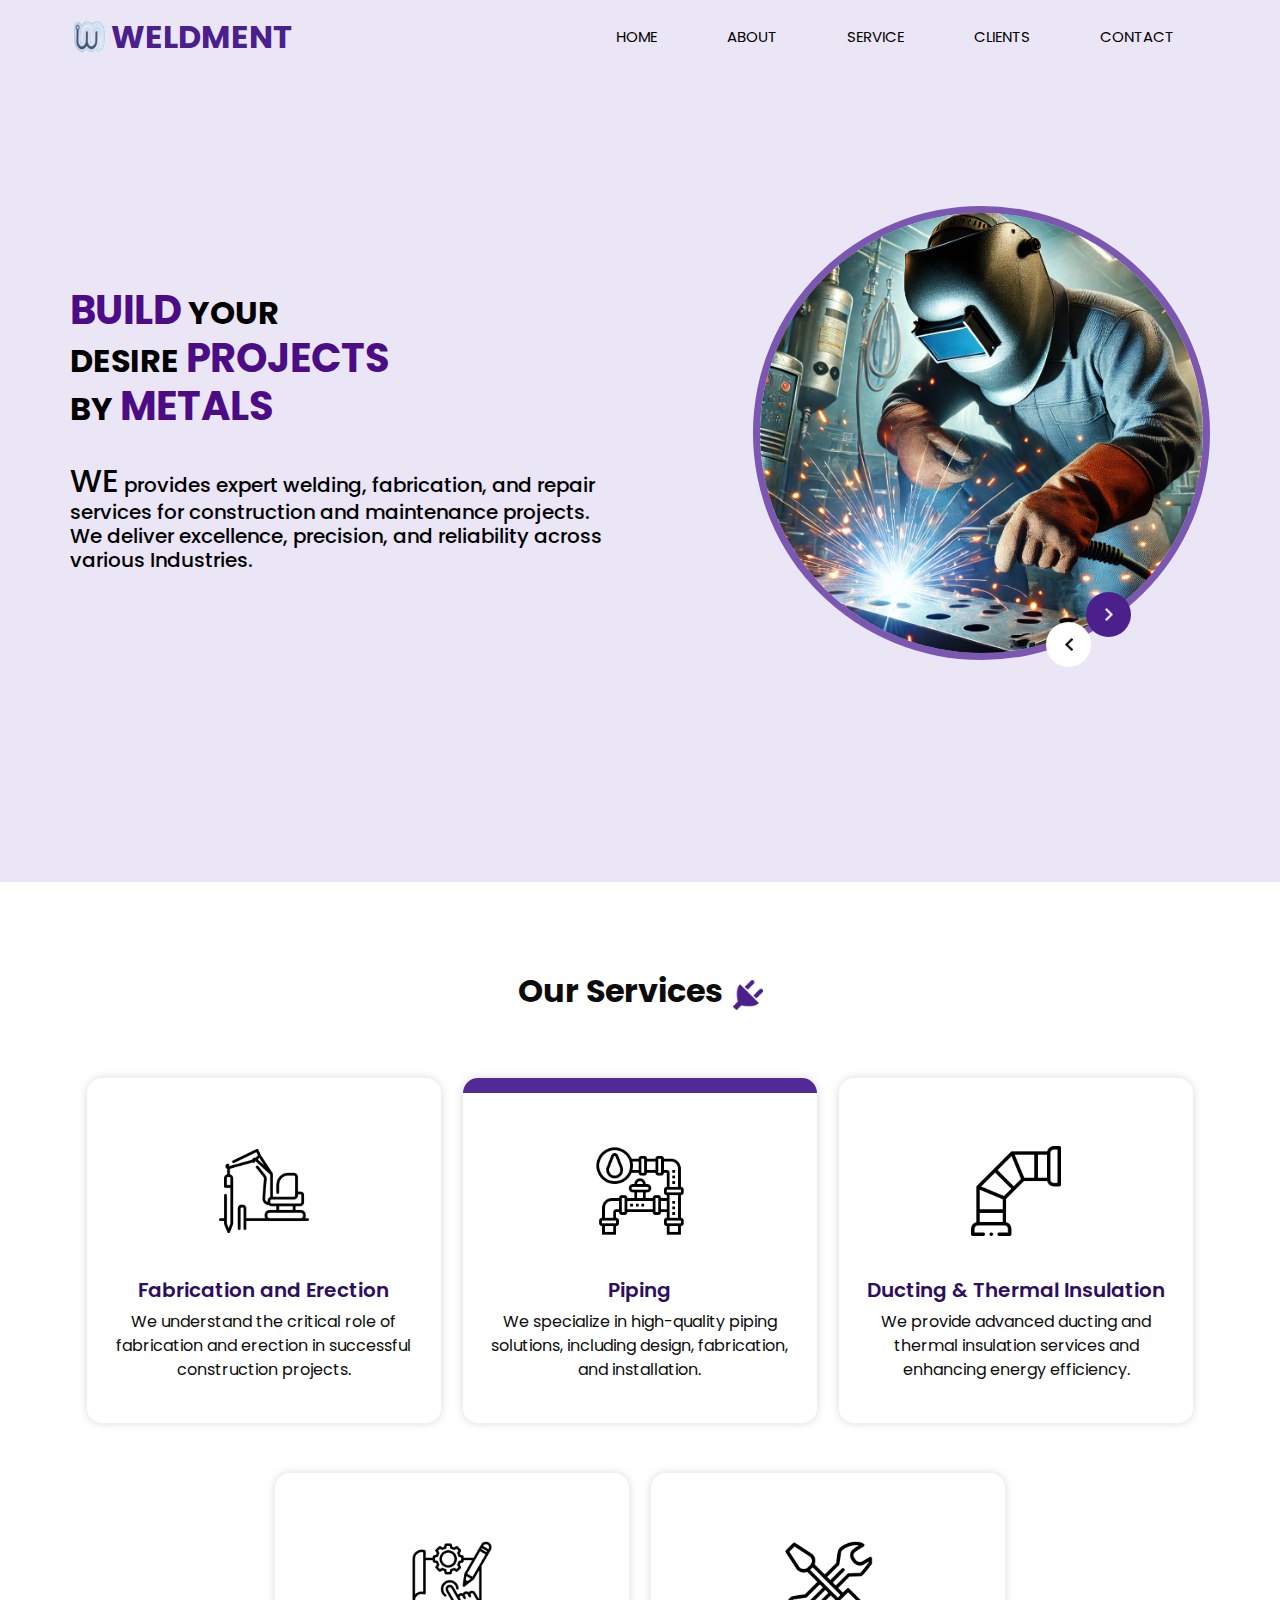
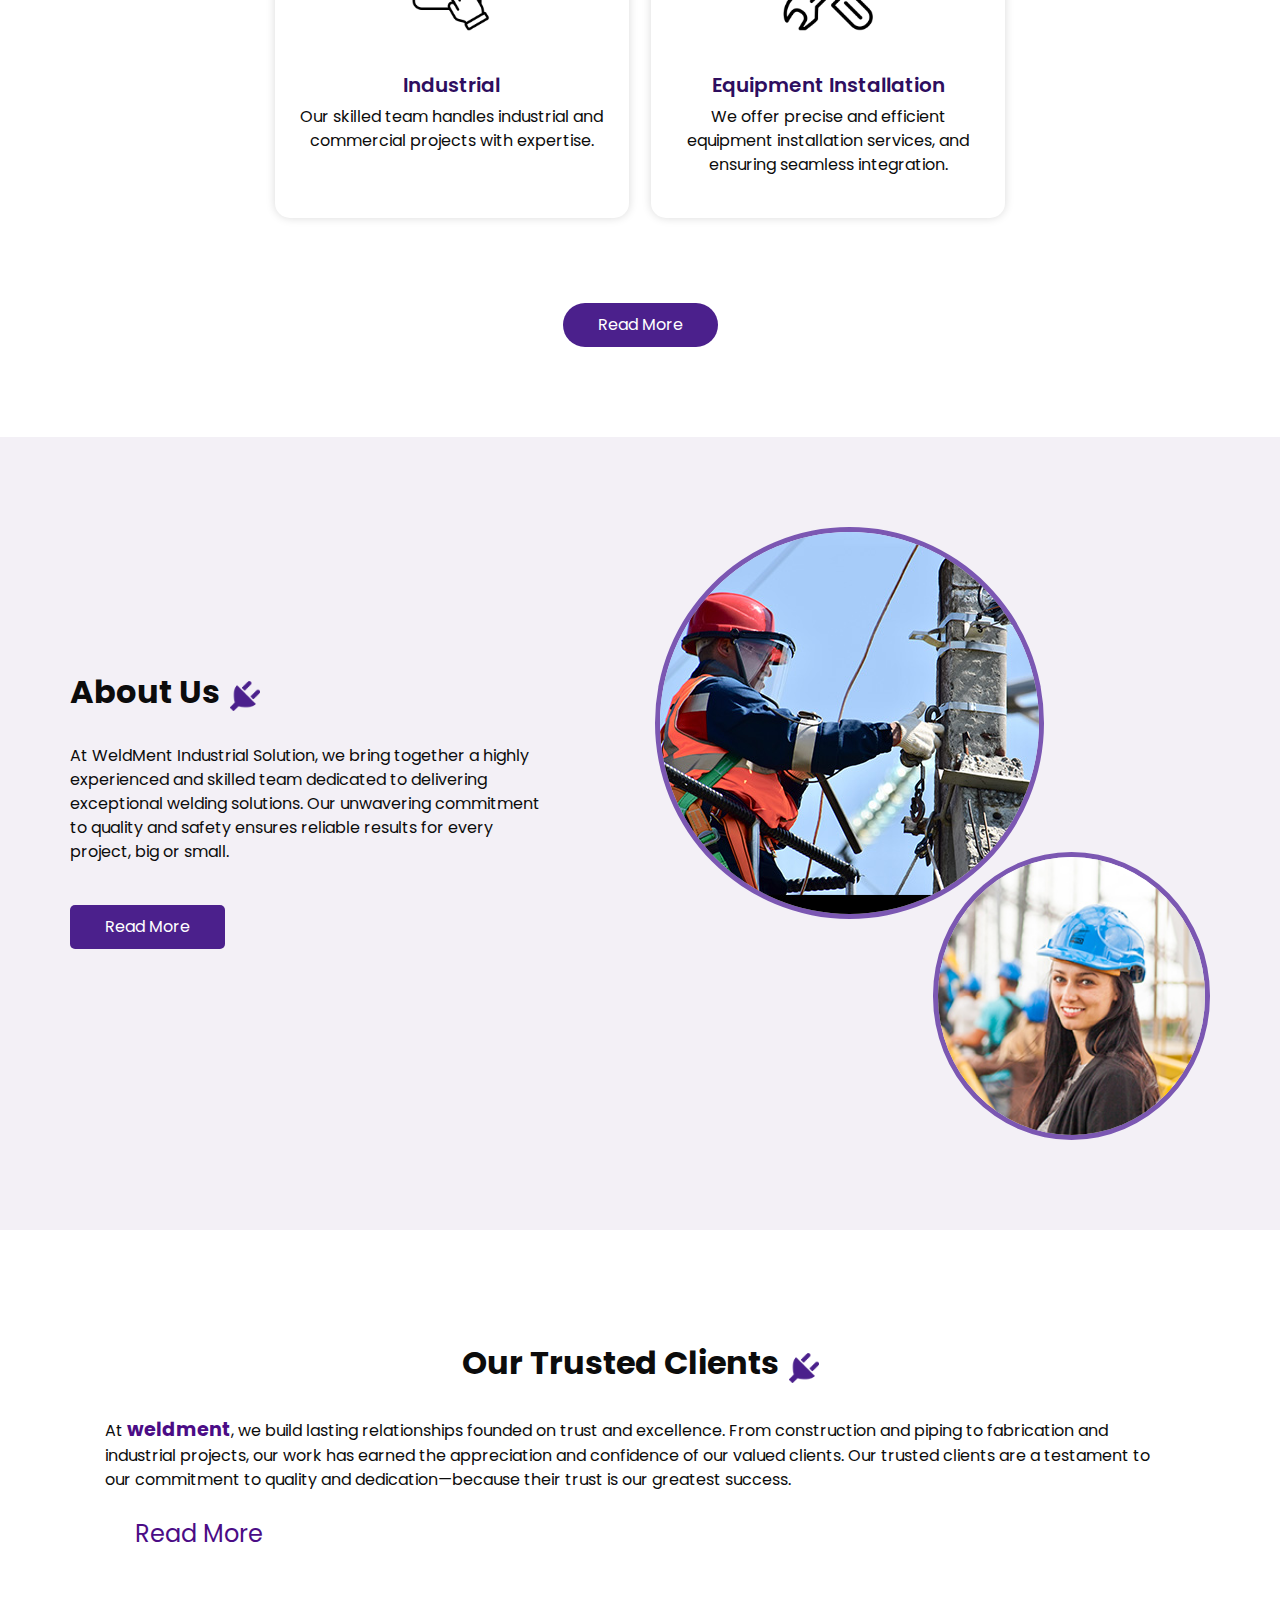
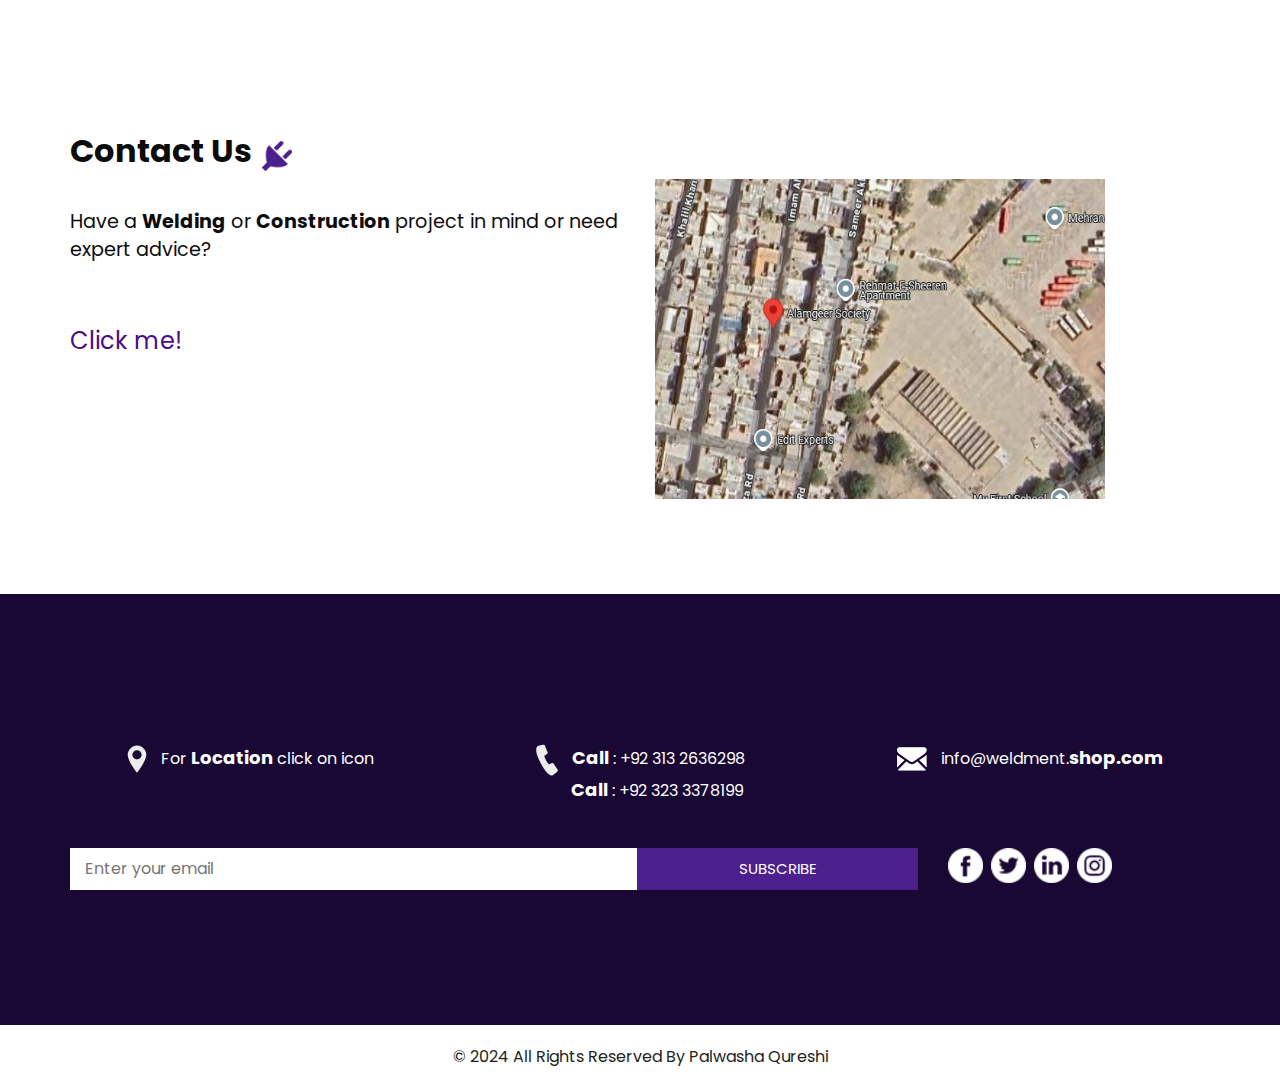
==== commit d20a4637: "Update index.html" ====
--- a/index.html
+++ b/index.html
@@ -99,7 +99,7 @@
                   <div class="carousel-inner">
                     <div class="carousel-item active">
                       <div class="img-box">
-                        <img src="images/slide1.webp" alt="slide1">
+                        <img src="images/slide1.webp" alt="slide1" height="440">
                       </div>
                     </div>
                     <div class="carousel-item">
@@ -441,4 +441,4 @@
 
 </body>
 
-</html>+</html>
